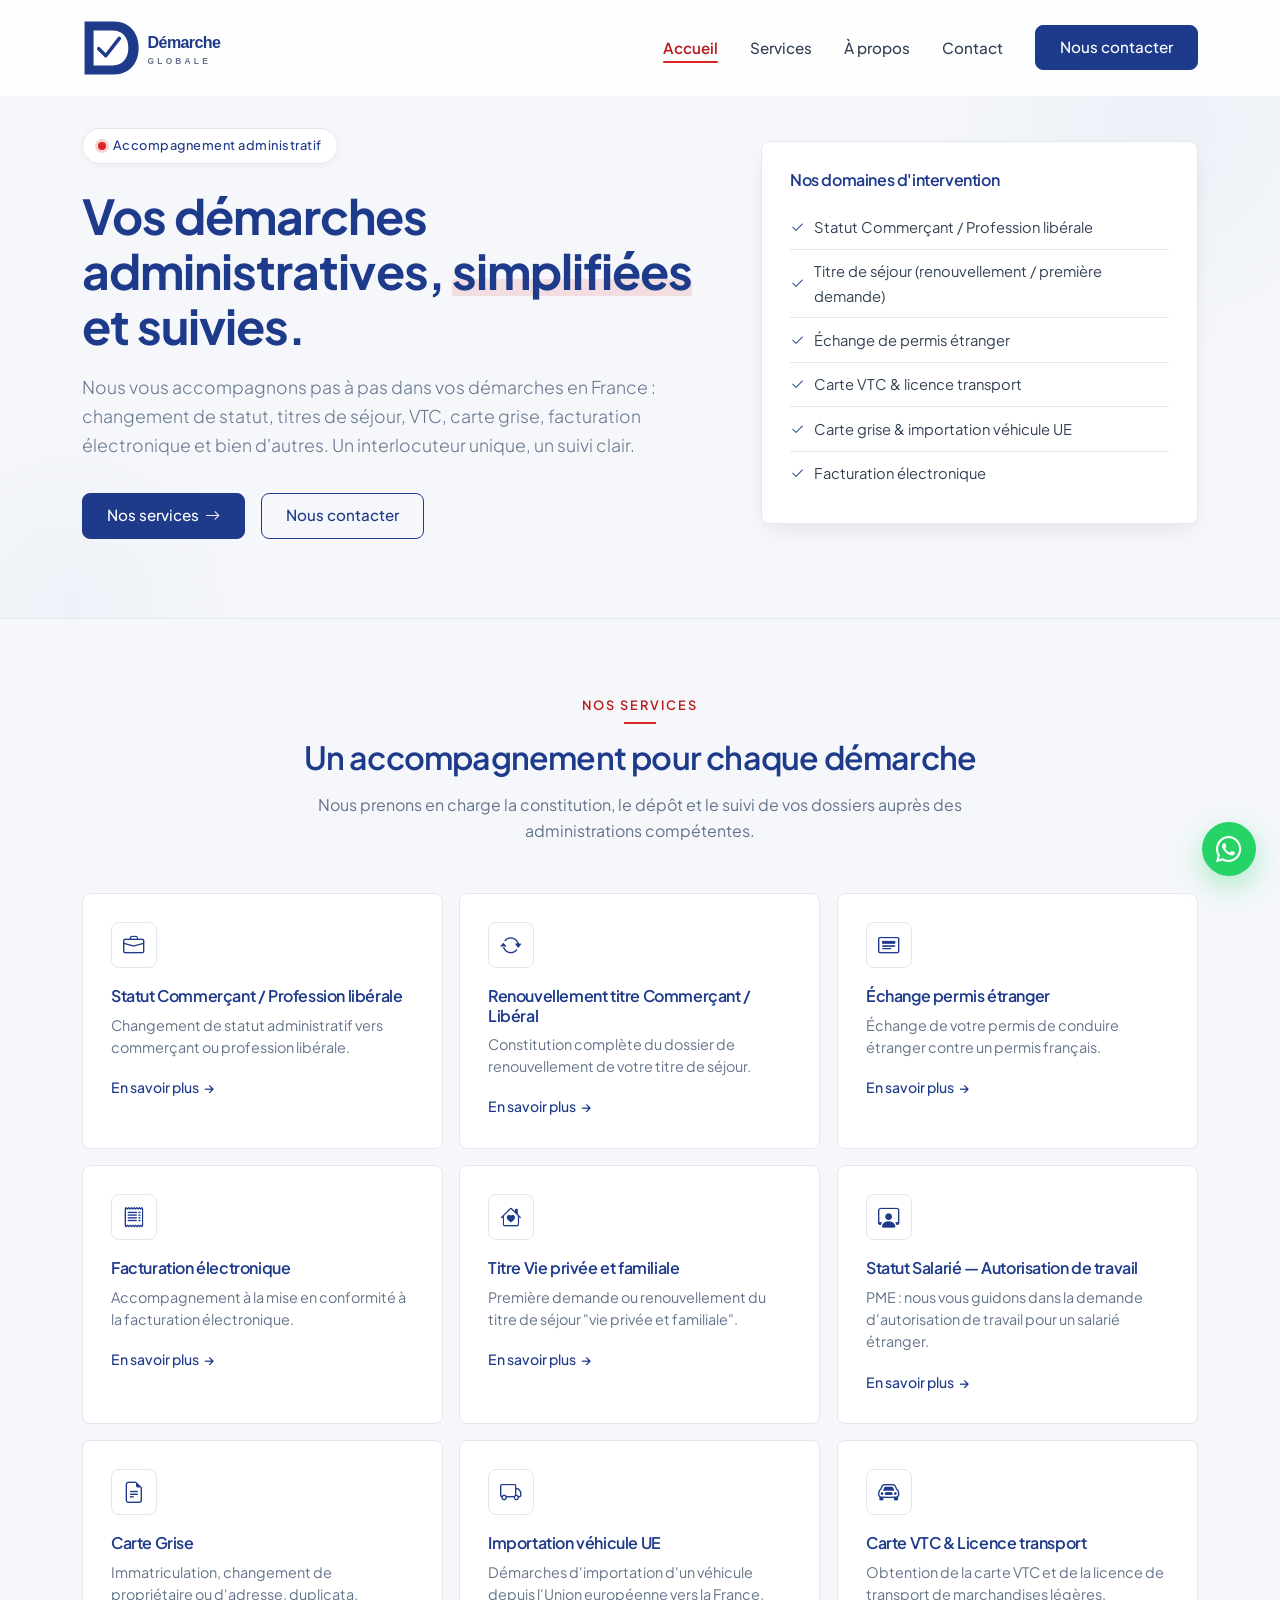
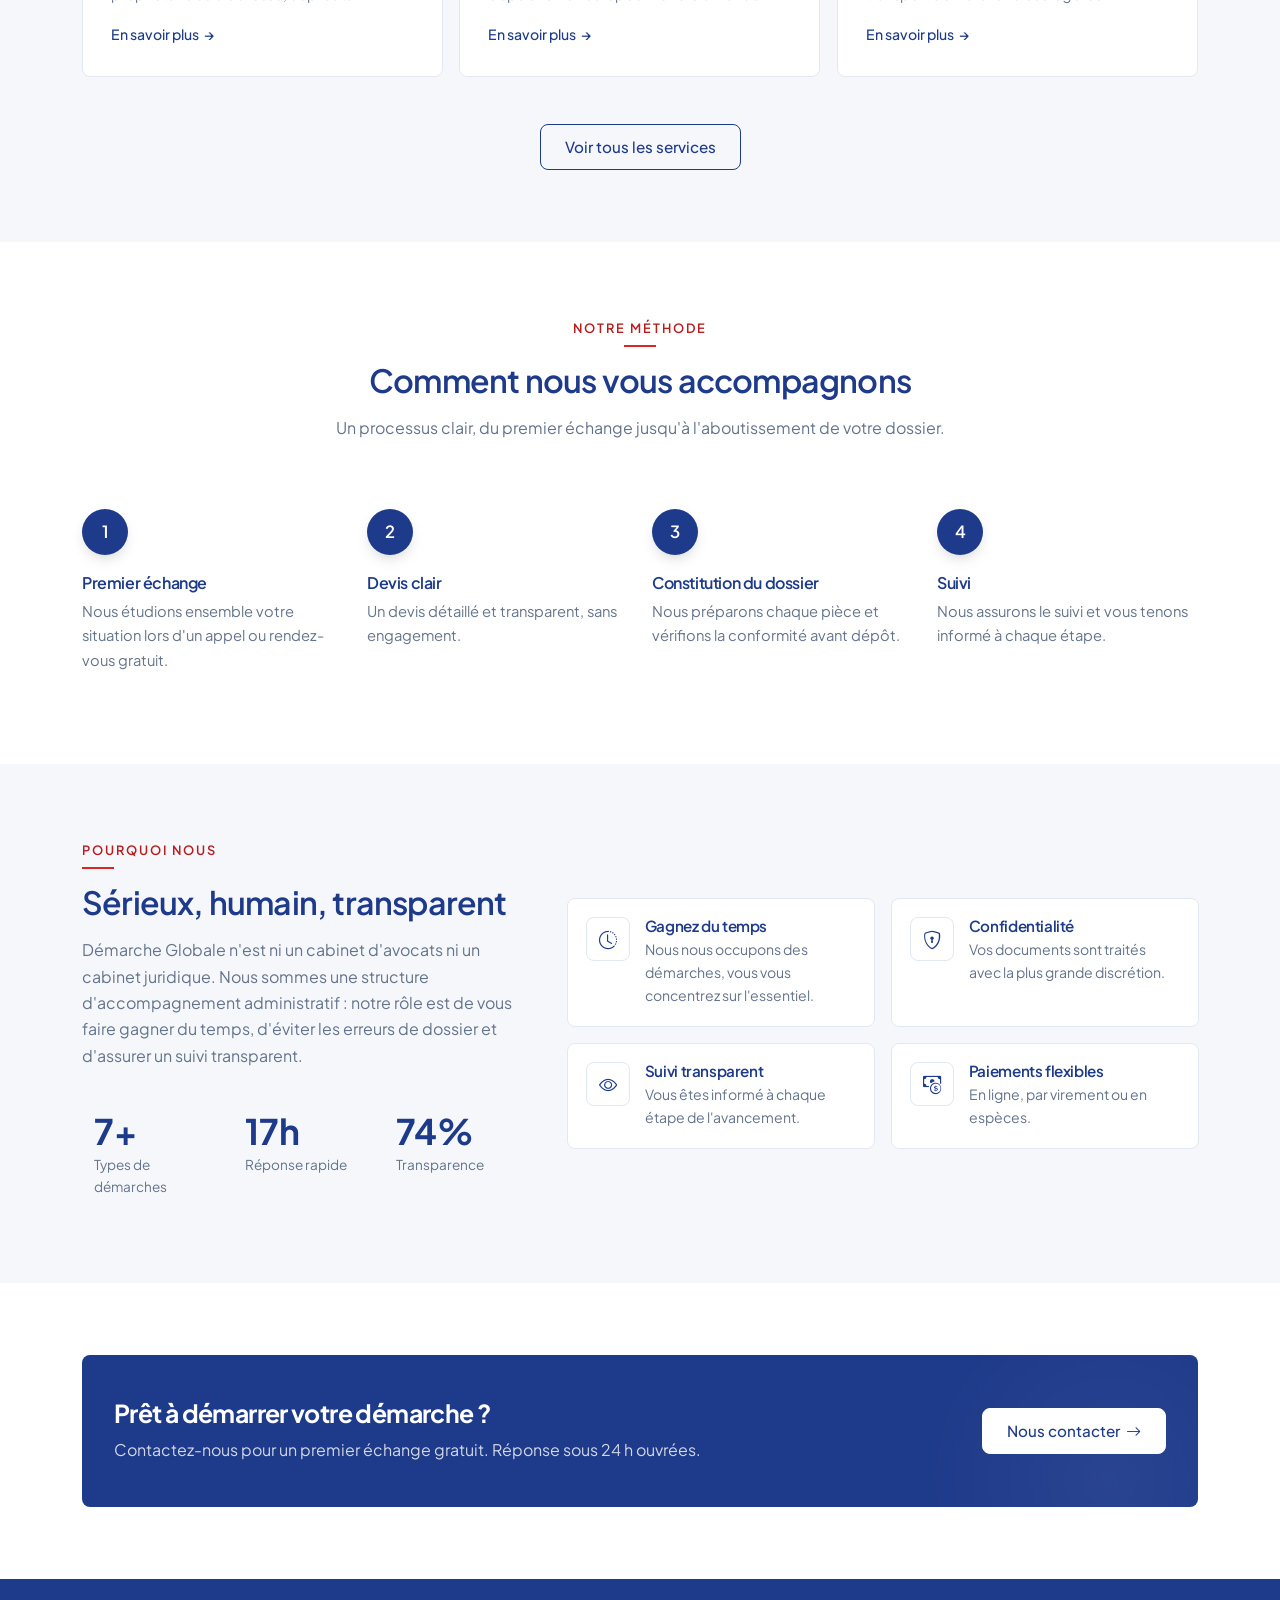
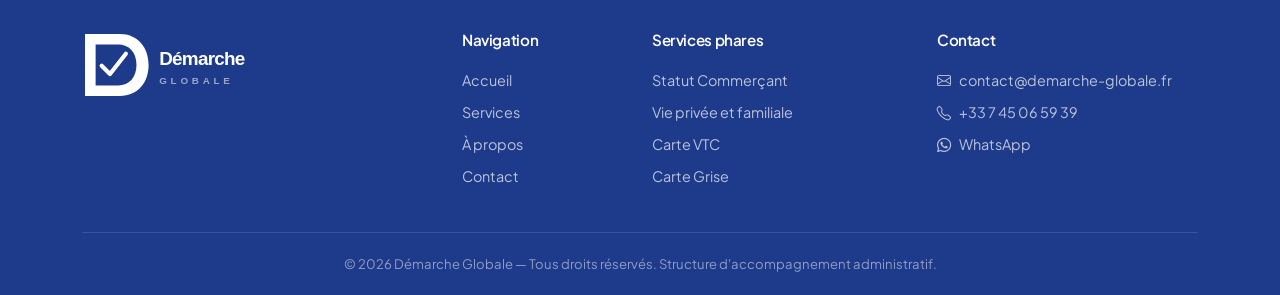
==== index.html @ fb9cf76b "first commit" ====
<!DOCTYPE html>
<html lang="fr" class="js">
<head>
  <meta charset="UTF-8">
  <meta name="viewport" content="width=device-width, initial-scale=1.0">
  <title>Démarche Globale — Accompagnement administratif en France</title>
  <meta name="description" content="Démarche Globale accompagne particuliers et professionnels dans leurs démarches administratives : titres de séjour, changement de statut, VTC, carte grise, facturation électronique et bien plus.">
  <link rel="icon" type="image/svg+xml" href="assets/favicon.svg">
  <link rel="preconnect" href="https://fonts.googleapis.com">
  <link rel="preconnect" href="https://fonts.gstatic.com" crossorigin>
  <link href="https://fonts.googleapis.com/css2?family=Plus+Jakarta+Sans:wght@400;500;600;700;800&display=swap" rel="stylesheet">
  <link href="https://cdn.jsdelivr.net/npm/bootstrap@5.3.3/dist/css/bootstrap.min.css" rel="stylesheet">
  <link href="https://cdn.jsdelivr.net/npm/bootstrap-icons@1.11.3/font/bootstrap-icons.css" rel="stylesheet">
  <link href="css/style.css" rel="stylesheet">
</head>
<body>

<div class="scroll-progress"></div>

<!-- Navbar -->
<nav class="navbar navbar-expand-lg navbar-dg fixed-top">
  <div class="container">
    <a class="navbar-brand" href="index.html">
      <img src="assets/logo.svg" alt="Démarche Globale">
    </a>
    <button class="navbar-toggler border-0" type="button" data-bs-toggle="collapse" data-bs-target="#mainNav">
      <i class="bi bi-list fs-2 text-dark-dg"></i>
    </button>
    <div class="collapse navbar-collapse" id="mainNav">
      <ul class="navbar-nav ms-auto align-items-lg-center">
        <li class="nav-item"><a class="nav-link active" href="index.html">Accueil</a></li>
        <li class="nav-item"><a class="nav-link" href="services.html">Services</a></li>
        <li class="nav-item"><a class="nav-link" href="a-propos.html">À propos</a></li>
        <li class="nav-item"><a class="nav-link" href="contact.html">Contact</a></li>
        <li class="nav-item ms-lg-3 mt-2 mt-lg-0">
          <a href="contact.html" class="btn btn-dg-primary btn-sm">Nous contacter</a>
        </li>
      </ul>
    </div>
  </div>
</nav>

<!-- Hero -->
<header class="hero">
  <div class="container">
    <div class="row align-items-center g-5">
      <div class="col-lg-7">
        <span class="hero-tag"><span class="dot"></span>Accompagnement administratif</span>
        <h1>Vos démarches administratives, <span class="accent">simplifiées</span> et suivies.</h1>
        <p class="lead">Nous vous accompagnons pas à pas dans vos démarches en France : changement de statut, titres de séjour, VTC, carte grise, facturation électronique et bien d'autres. Un interlocuteur unique, un suivi clair.</p>
        <div class="d-flex flex-wrap gap-3">
          <a href="services.html" class="btn btn-dg-primary">Nos services <i class="bi bi-arrow-right"></i></a>
          <a href="contact.html" class="btn btn-dg-ghost">Nous contacter</a>
        </div>
      </div>
      <div class="col-lg-5">
        <div class="hero-side">
          <h5>Nos domaines d'intervention</h5>
          <ul>
            <li><i class="bi bi-check2"></i>Statut Commerçant / Profession libérale</li>
            <li><i class="bi bi-check2"></i>Titre de séjour (renouvellement / première demande)</li>
            <li><i class="bi bi-check2"></i>Échange de permis étranger</li>
            <li><i class="bi bi-check2"></i>Carte VTC & licence transport</li>
            <li><i class="bi bi-check2"></i>Carte grise & importation véhicule UE</li>
            <li><i class="bi bi-check2"></i>Facturation électronique</li>
          </ul>
        </div>
      </div>
    </div>
  </div>
</header>

<!-- Services aperçu -->
<section class="bg-soft">
  <div class="container">
    <div class="text-center mb-5">
      <span class="section-tag">Nos services</span>
      <h2 class="section-title">Un accompagnement pour chaque démarche</h2>
      <p class="section-subtitle">Nous prenons en charge la constitution, le dépôt et le suivi de vos dossiers auprès des administrations compétentes.</p>
    </div>
    <div class="row g-3">
      <div class="col-md-6 col-lg-4">
        <div class="service-card">
          <div class="service-icon"><i class="bi bi-briefcase"></i></div>
          <h5>Statut Commerçant / Profession libérale</h5>
          <p>Changement de statut administratif vers commerçant ou profession libérale.</p>
          <a href="services.html#statut-commercant" class="service-link">En savoir plus</a>
        </div>
      </div>
      <div class="col-md-6 col-lg-4">
        <div class="service-card">
          <div class="service-icon"><i class="bi bi-arrow-repeat"></i></div>
          <h5>Renouvellement titre Commerçant / Libéral</h5>
          <p>Constitution complète du dossier de renouvellement de votre titre de séjour.</p>
          <a href="services.html#renouv-commercant" class="service-link">En savoir plus</a>
        </div>
      </div>
      <div class="col-md-6 col-lg-4">
        <div class="service-card">
          <div class="service-icon"><i class="bi bi-card-heading"></i></div>
          <h5>Échange permis étranger</h5>
          <p>Échange de votre permis de conduire étranger contre un permis français.</p>
          <a href="services.html#permis" class="service-link">En savoir plus</a>
        </div>
      </div>
      <div class="col-md-6 col-lg-4">
        <div class="service-card">
          <div class="service-icon"><i class="bi bi-receipt"></i></div>
          <h5>Facturation électronique</h5>
          <p>Accompagnement à la mise en conformité à la facturation électronique.</p>
          <a href="services.html#facturation" class="service-link">En savoir plus</a>
        </div>
      </div>
      <div class="col-md-6 col-lg-4">
        <div class="service-card">
          <div class="service-icon"><i class="bi bi-house-heart"></i></div>
          <h5>Titre Vie privée et familiale</h5>
          <p>Première demande ou renouvellement du titre de séjour "vie privée et familiale".</p>
          <a href="services.html#vpf" class="service-link">En savoir plus</a>
        </div>
      </div>
      <div class="col-md-6 col-lg-4">
        <div class="service-card">
          <div class="service-icon"><i class="bi bi-person-workspace"></i></div>
          <h5>Statut Salarié — Autorisation de travail</h5>
          <p>PME : nous vous guidons dans la demande d'autorisation de travail pour un salarié étranger.</p>
          <a href="services.html#salarie" class="service-link">En savoir plus</a>
        </div>
      </div>
      <div class="col-md-6 col-lg-4">
        <div class="service-card">
          <div class="service-icon"><i class="bi bi-file-earmark-text"></i></div>
          <h5>Carte Grise</h5>
          <p>Immatriculation, changement de propriétaire ou d'adresse, duplicata.</p>
          <a href="services.html#carte-grise" class="service-link">En savoir plus</a>
        </div>
      </div>
      <div class="col-md-6 col-lg-4">
        <div class="service-card">
          <div class="service-icon"><i class="bi bi-truck"></i></div>
          <h5>Importation véhicule UE</h5>
          <p>Démarches d'importation d'un véhicule depuis l'Union européenne vers la France.</p>
          <a href="services.html#import-vehicule" class="service-link">En savoir plus</a>
        </div>
      </div>
      <div class="col-md-6 col-lg-4">
        <div class="service-card">
          <div class="service-icon"><i class="bi bi-car-front"></i></div>
          <h5>Carte VTC & Licence transport</h5>
          <p>Obtention de la carte VTC et de la licence de transport de marchandises légères.</p>
          <a href="services.html#vtc" class="service-link">En savoir plus</a>
        </div>
      </div>
    </div>
    <div class="text-center mt-5">
      <a href="services.html" class="btn btn-dg-ghost">Voir tous les services</a>
    </div>
  </div>
</section>

<!-- Méthode -->
<section>
  <div class="container">
    <div class="text-center mb-5">
      <span class="section-tag">Notre méthode</span>
      <h2 class="section-title">Comment nous vous accompagnons</h2>
      <p class="section-subtitle">Un processus clair, du premier échange jusqu'à l'aboutissement de votre dossier.</p>
    </div>
    <div class="row g-4">
      <div class="col-md-6 col-lg-3">
        <div class="step-card">
          <div class="step-number">1</div>
          <h5>Premier échange</h5>
          <p>Nous étudions ensemble votre situation lors d'un appel ou rendez-vous gratuit.</p>
        </div>
      </div>
      <div class="col-md-6 col-lg-3">
        <div class="step-card">
          <div class="step-number">2</div>
          <h5>Devis clair</h5>
          <p>Un devis détaillé et transparent, sans engagement.</p>
        </div>
      </div>
      <div class="col-md-6 col-lg-3">
        <div class="step-card">
          <div class="step-number">3</div>
          <h5>Constitution du dossier</h5>
          <p>Nous préparons chaque pièce et vérifions la conformité avant dépôt.</p>
        </div>
      </div>
      <div class="col-md-6 col-lg-3">
        <div class="step-card">
          <div class="step-number">4</div>
          <h5>Suivi</h5>
          <p>Nous assurons le suivi et vous tenons informé à chaque étape.</p>
        </div>
      </div>
    </div>
  </div>
</section>

<!-- Pourquoi nous -->
<section class="bg-soft">
  <div class="container">
    <div class="row g-5 align-items-center">
      <div class="col-lg-5">
        <span class="section-tag">Pourquoi nous</span>
        <h2 class="section-title">Sérieux, humain, transparent</h2>
        <p class="text-muted-dg">Démarche Globale n'est ni un cabinet d'avocats ni un cabinet juridique. Nous sommes une structure d'accompagnement administratif : notre rôle est de vous faire gagner du temps, d'éviter les erreurs de dossier et d'assurer un suivi transparent.</p>
        <div class="row g-3 mt-3">
          <div class="col-4"><div class="stat-item"><div class="num" data-count="10" data-suffix="+">0+</div><div class="label">Types de démarches</div></div></div>
          <div class="col-4"><div class="stat-item"><div class="num" data-count="24" data-suffix="h">0h</div><div class="label">Réponse rapide</div></div></div>
          <div class="col-4"><div class="stat-item"><div class="num" data-count="100" data-suffix="%">0%</div><div class="label">Transparence</div></div></div>
        </div>
      </div>
      <div class="col-lg-7">
        <div class="row g-3">
          <div class="col-md-6">
            <div class="trust-item">
              <div class="icon"><i class="bi bi-clock-history"></i></div>
              <div><h6>Gagnez du temps</h6><p>Nous nous occupons des démarches, vous vous concentrez sur l'essentiel.</p></div>
            </div>
          </div>
          <div class="col-md-6">
            <div class="trust-item">
              <div class="icon"><i class="bi bi-shield-lock"></i></div>
              <div><h6>Confidentialité</h6><p>Vos documents sont traités avec la plus grande discrétion.</p></div>
            </div>
          </div>
          <div class="col-md-6">
            <div class="trust-item">
              <div class="icon"><i class="bi bi-eye"></i></div>
              <div><h6>Suivi transparent</h6><p>Vous êtes informé à chaque étape de l'avancement.</p></div>
            </div>
          </div>
          <div class="col-md-6">
            <div class="trust-item">
              <div class="icon"><i class="bi bi-cash-coin"></i></div>
              <div><h6>Paiements flexibles</h6><p>En ligne, par virement ou en espèces.</p></div>
            </div>
          </div>
        </div>
      </div>
    </div>
  </div>
</section>

<!-- CTA -->
<section>
  <div class="container">
    <div class="cta-band">
      <div class="row align-items-center">
        <div class="col-md-8">
          <h2>Prêt à démarrer votre démarche ?</h2>
          <p>Contactez-nous pour un premier échange gratuit. Réponse sous 24 h ouvrées.</p>
        </div>
        <div class="col-md-4 text-md-end mt-3 mt-md-0">
          <a href="contact.html" class="btn btn-dg-primary" style="background:#fff;color:var(--dg-dark);border-color:#fff;">Nous contacter <i class="bi bi-arrow-right"></i></a>
        </div>
      </div>
    </div>
  </div>
</section>

<!-- Footer -->
<footer>
  <div class="container">
    <div class="row g-4">
      <div class="col-md-4">
        <div class="footer-brand">
          <img src="assets/logo-white.svg" alt="Démarche Globale">
        </div>
      </div>
      <div class="col-md-2 col-6">
        <h6>Navigation</h6>
        <a href="index.html">Accueil</a>
        <a href="services.html">Services</a>
        <a href="a-propos.html">À propos</a>
        <a href="contact.html">Contact</a>
      </div>
      <div class="col-md-3 col-6">
        <h6>Services phares</h6>
        <a href="services.html#statut-commercant">Statut Commerçant</a>
        <a href="services.html#vpf">Vie privée et familiale</a>
        <a href="services.html#vtc">Carte VTC</a>
        <a href="services.html#carte-grise">Carte Grise</a>
      </div>
      <div class="col-md-3">
        <h6>Contact</h6>
        <a href="mailto:contact@demarche-globale.fr"><i class="bi bi-envelope me-2"></i>contact@demarche-globale.fr</a>
        <a href="tel:+33745065939"><i class="bi bi-telephone me-2"></i>+33 7 45 06 59 39</a>
        <a href="https://wa.me/33745065939" target="_blank" rel="noopener"><i class="bi bi-whatsapp me-2"></i>WhatsApp</a>
      </div>
    </div>
    <div class="footer-bottom text-center">
      © <span id="year"></span> Démarche Globale — Tous droits réservés. Structure d'accompagnement administratif.
    </div>
  </div>
</footer>

<button class="back-to-top" aria-label="Retour en haut"><i class="bi bi-arrow-up"></i></button>
<a href="https://wa.me/33745065939" target="_blank" rel="noopener" class="whatsapp-float" aria-label="Nous écrire sur WhatsApp"><i class="bi bi-whatsapp"></i></a>

<script src="https://cdn.jsdelivr.net/npm/bootstrap@5.3.3/dist/js/bootstrap.bundle.min.js"></script>
<script src="js/main.js"></script>
</body>
</html>
---- css/style.css ----
:root {
  --dg-dark: #1e3a8a;
  --dg-darker: #172554;
  --dg-text: #334155;
  --dg-muted: #64748b;
  --dg-border: #e2e8f0;
  --dg-bg: #f5f7fb;
  --dg-bg-2: #fafbfe;
  --dg-red: #dc2626;
  --dg-red-dark: #b91c1c;
  --dg-red-soft: rgba(220, 38, 38, 0.12);
  --dg-radius: 8px;
  --ease: cubic-bezier(0.16, 1, 0.3, 1);
  --ease-soft: cubic-bezier(0.4, 0, 0.2, 1);
  --shadow-sm: 0 2px 8px rgba(0, 0, 0, 0.04);
  --shadow-md: 0 10px 25px -8px rgba(0, 0, 0, 0.1);
  --shadow-lg: 0 20px 40px -12px rgba(0, 0, 0, 0.12);
  --shadow-xl: 0 25px 50px -12px rgba(0, 0, 0, 0.18);
}

* { box-sizing: border-box; }

html { scroll-behavior: smooth; }

body {
  font-family: 'Plus Jakarta Sans', 'Segoe UI', system-ui, sans-serif;
  color: var(--dg-text);
  background: #ffffff;
  line-height: 1.65;
  font-weight: 400;
  -webkit-font-smoothing: antialiased;
  overflow-x: hidden;
}

h1, h2, h3, h4, h5, h6 {
  font-family: 'Plus Jakarta Sans', 'Segoe UI', system-ui, sans-serif;
  color: var(--dg-dark);
  font-weight: 700;
  letter-spacing: -0.025em;
}
h1 { letter-spacing: -0.035em; }

p { color: var(--dg-text); }

a { color: var(--dg-dark); text-decoration: none; transition: color 0.2s var(--ease-soft); }
a:hover { color: var(--dg-darker); }

.text-dark-dg { color: var(--dg-dark) !important; }
.text-muted-dg { color: var(--dg-muted) !important; }
.bg-dark-dg { background: var(--dg-dark) !important; color: #fff; }
.bg-soft { background: var(--dg-bg) !important; }

/* Scroll progress */
.scroll-progress {
  position: fixed;
  top: 0;
  left: 0;
  height: 2px;
  background: linear-gradient(90deg, var(--dg-red), var(--dg-red-dark));
  z-index: 1080;
  width: 0%;
  transition: width 0.08s linear;
}

/* Navbar */
.navbar-dg {
  background: rgba(255, 255, 255, 0.85);
  backdrop-filter: saturate(180%) blur(12px);
  -webkit-backdrop-filter: saturate(180%) blur(12px);
  border-bottom: 1px solid transparent;
  padding: 0.85rem 0;
  transition: box-shadow 0.35s var(--ease), border-color 0.35s var(--ease), background 0.35s var(--ease);
}
.navbar-dg.scrolled {
  background: rgba(255, 255, 255, 0.97);
  border-bottom-color: var(--dg-border);
  box-shadow: 0 4px 20px rgba(0, 0, 0, 0.04);
}
.navbar-dg .navbar-brand {
  transition: transform 0.35s var(--ease);
}
.navbar-dg .navbar-brand:hover { transform: scale(1.03); }
.navbar-dg .navbar-brand img { height: 58px; }
.navbar-dg .nav-link {
  color: var(--dg-text) !important;
  font-weight: 500;
  font-size: 0.95rem;
  padding: 0.5rem 1rem !important;
  position: relative;
  transition: color 0.2s var(--ease-soft);
}
.navbar-dg .nav-link::after {
  content: '';
  position: absolute;
  left: 1rem;
  right: 1rem;
  bottom: 0.35rem;
  height: 2px;
  background: var(--dg-red);
  border-radius: 2px;
  transform: scaleX(0);
  transform-origin: right center;
  transition: transform 0.4s var(--ease);
}
.navbar-dg .nav-link:hover,
.navbar-dg .nav-link.active { color: var(--dg-red-dark) !important; }
.navbar-dg .nav-link:hover::after,
.navbar-dg .nav-link.active::after {
  transform: scaleX(1);
  transform-origin: left center;
}
.navbar-dg .nav-link.active { font-weight: 600; }

/* Buttons */
.btn-dg-primary,
.btn-dg-ghost,
.btn-dg-outline {
  position: relative;
  overflow: hidden;
  font-weight: 500;
  padding: 0.65rem 1.5rem;
  border-radius: var(--dg-radius);
  font-size: 0.95rem;
  transition: transform 0.3s var(--ease), box-shadow 0.3s var(--ease), background 0.25s var(--ease-soft), color 0.25s var(--ease-soft), border-color 0.25s var(--ease-soft);
  display: inline-flex;
  align-items: center;
  gap: 0.4rem;
}
.btn-dg-primary {
  background: var(--dg-dark);
  color: #fff;
  border: 1px solid var(--dg-dark);
}
.btn-dg-primary:hover {
  background: var(--dg-darker);
  border-color: var(--dg-darker);
  color: #fff;
  transform: translateY(-2px);
  box-shadow: 0 10px 22px rgba(0, 0, 0, 0.18);
}
.btn-dg-primary:active { transform: translateY(0); }
.btn-dg-outline {
  background: transparent;
  color: #fff;
  border: 1px solid rgba(255, 255, 255, 0.5);
}
.btn-dg-outline:hover {
  background: #fff;
  color: var(--dg-dark);
  border-color: #fff;
  transform: translateY(-2px);
}
.btn-dg-ghost {
  background: transparent;
  color: var(--dg-dark);
  border: 1px solid var(--dg-dark);
}
.btn-dg-ghost:hover {
  background: var(--dg-dark);
  color: #fff;
  transform: translateY(-2px);
  box-shadow: 0 10px 22px rgba(0, 0, 0, 0.15);
}
.btn-dg-primary i,
.btn-dg-ghost i,
.btn-dg-outline i {
  transition: transform 0.3s var(--ease);
}
.btn-dg-primary:hover i.bi-arrow-right,
.btn-dg-ghost:hover i.bi-arrow-right,
.btn-dg-outline:hover i.bi-arrow-right { transform: translateX(4px); }

/* Hero */
.hero {
  padding: 8rem 0 5rem;
  background: var(--dg-bg);
  color: var(--dg-text);
  border-bottom: 1px solid var(--dg-border);
  position: relative;
  overflow: hidden;
}
.hero::before {
  content: '';
  position: absolute;
  top: -20%;
  right: -10%;
  width: 500px;
  height: 500px;
  background: radial-gradient(circle, rgba(30, 58, 138, 0.04) 0%, transparent 65%);
  border-radius: 50%;
  pointer-events: none;
}
.hero::after {
  content: '';
  position: absolute;
  bottom: -30%;
  left: -10%;
  width: 400px;
  height: 400px;
  background: radial-gradient(circle, rgba(30, 58, 138, 0.03) 0%, transparent 65%);
  border-radius: 50%;
  pointer-events: none;
}
.hero > .container { position: relative; z-index: 1; }
.hero h1 {
  color: var(--dg-dark);
  font-size: clamp(2rem, 4vw, 3rem);
  font-weight: 700;
  line-height: 1.15;
  margin-bottom: 1.25rem;
  letter-spacing: -0.02em;
}
.hero h1 .accent {
  position: relative;
  display: inline-block;
}
.hero h1 .accent::after {
  content: '';
  position: absolute;
  left: 0;
  right: 0;
  bottom: 0.05em;
  height: 0.35em;
  background: var(--dg-red-soft);
  z-index: -1;
  border-radius: 2px;
}
.hero p.lead {
  color: var(--dg-muted);
  font-size: 1.1rem;
  max-width: 620px;
  margin-bottom: 2rem;
}
.hero-tag {
  display: inline-flex;
  align-items: center;
  gap: 0.4rem;
  background: #ffffff;
  border: 1px solid var(--dg-border);
  color: var(--dg-dark);
  padding: 0.4rem 0.95rem;
  border-radius: 50px;
  font-size: 0.8rem;
  font-weight: 500;
  margin-bottom: 1.5rem;
  letter-spacing: 0.5px;
  box-shadow: var(--shadow-sm);
}
.hero-tag .dot {
  width: 8px; height: 8px;
  background: #dc2626;
  border-radius: 50%;
  box-shadow: 0 0 0 3px rgba(220, 38, 38, 0.2);
  animation: pulse-dot 2s infinite;
}
@keyframes pulse-dot {
  0%, 100% { box-shadow: 0 0 0 3px rgba(220, 38, 38, 0.2); }
  50% { box-shadow: 0 0 0 6px rgba(220, 38, 38, 0.05); }
}
.hero-side {
  background: #ffffff;
  border: 1px solid var(--dg-border);
  border-radius: var(--dg-radius);
  padding: 1.75rem;
  box-shadow: var(--shadow-md);
  transition: transform 0.4s var(--ease), box-shadow 0.4s var(--ease);
}
.hero-side:hover {
  transform: translateY(-4px);
  box-shadow: var(--shadow-lg);
}
.hero-side h5 { color: var(--dg-dark); font-size: 1rem; font-weight: 600; margin-bottom: 1rem; }
.hero-side ul { list-style: none; padding: 0; margin: 0; }
.hero-side li {
  color: var(--dg-text);
  padding: 0.6rem 0;
  font-size: 0.92rem;
  border-bottom: 1px solid var(--dg-border);
  display: flex;
  align-items: center;
  gap: 0.55rem;
  transition: padding-left 0.3s var(--ease), color 0.3s var(--ease);
}
.hero-side li:last-child { border-bottom: none; }
.hero-side li i {
  color: var(--dg-dark);
  transition: transform 0.35s var(--ease);
}
.hero-side li:hover {
  padding-left: 0.35rem;
  color: var(--dg-dark);
}
.hero-side li:hover i { transform: scale(1.2) rotate(8deg); }

/* Page header */
.page-header {
  padding: 6.5rem 0 3rem;
  background: var(--dg-bg);
  color: var(--dg-text);
  border-bottom: 1px solid var(--dg-border);
  position: relative;
  overflow: hidden;
}
.page-header::before {
  content: '';
  position: absolute;
  top: -30%;
  right: -8%;
  width: 400px;
  height: 400px;
  background: radial-gradient(circle, rgba(30, 58, 138, 0.04) 0%, transparent 65%);
  border-radius: 50%;
}
.page-header > .container { position: relative; z-index: 1; }
.page-header h1 { color: var(--dg-dark); font-size: clamp(1.8rem, 3vw, 2.4rem); margin-bottom: 0.75rem; }
.page-header .breadcrumb-dg { color: var(--dg-muted); font-size: 0.9rem; margin-bottom: 0.5rem; }
.page-header .breadcrumb-dg a { color: var(--dg-dark); border-bottom: 1px solid transparent; transition: border-color 0.2s; }
.page-header .breadcrumb-dg a:hover { color: var(--dg-darker); border-bottom-color: var(--dg-dark); }
.page-header .lead { color: var(--dg-muted); font-size: 1.05rem; }

/* Sections */
section { padding: 4.5rem 0; }
.section-tag {
  display: inline-block;
  color: var(--dg-red-dark);
  font-weight: 600;
  font-size: 0.8rem;
  letter-spacing: 2px;
  text-transform: uppercase;
  margin-bottom: 0.85rem;
  padding-bottom: 0.5rem;
  position: relative;
}
.section-tag::after {
  content: '';
  position: absolute;
  left: 0;
  bottom: 0;
  width: 32px;
  height: 2px;
  background: var(--dg-red);
  transition: width 0.5s var(--ease);
}
.text-center .section-tag::after { left: 50%; transform: translateX(-50%); }
section:hover .section-tag::after { width: 48px; }
.section-title {
  font-size: clamp(1.5rem, 2.5vw, 2rem);
  font-weight: 600;
  margin-bottom: 1rem;
}
.section-subtitle {
  color: var(--dg-muted);
  font-size: 1rem;
  max-width: 700px;
}
.text-center .section-subtitle { margin-left: auto; margin-right: auto; }

/* Service card */
.service-card {
  background: #fff;
  border: 1px solid var(--dg-border);
  border-radius: var(--dg-radius);
  padding: 1.75rem;
  height: 100%;
  position: relative;
  overflow: hidden;
  transition: transform 0.4s var(--ease), box-shadow 0.4s var(--ease), border-color 0.3s var(--ease);
}
.service-card::before {
  content: '';
  position: absolute;
  top: 0;
  left: 0;
  right: 0;
  height: 2px;
  background: linear-gradient(90deg, var(--dg-red), var(--dg-red-dark));
  transform: scaleX(0);
  transform-origin: left center;
  transition: transform 0.5s var(--ease);
}
.service-card:hover {
  transform: translateY(-8px);
  box-shadow: var(--shadow-lg);
  border-color: var(--dg-border);
}
.service-card:hover::before { transform: scaleX(1); }
.service-card .service-icon {
  width: 46px; height: 46px;
  color: var(--dg-dark);
  display: flex; align-items: center; justify-content: center;
  font-size: 1.35rem;
  margin-bottom: 1.15rem;
  border: 1px solid var(--dg-border);
  border-radius: var(--dg-radius);
  transition: transform 0.5s var(--ease), background 0.35s var(--ease), color 0.35s var(--ease), border-color 0.35s var(--ease);
}
.service-card:hover .service-icon {
  background: var(--dg-dark);
  color: #fff;
  border-color: var(--dg-dark);
  transform: rotate(-8deg) scale(1.08);
}
.service-card h5 {
  font-size: 1rem;
  font-weight: 600;
  margin-bottom: 0.5rem;
  color: var(--dg-dark);
}
.service-card p {
  color: var(--dg-muted);
  font-size: 0.9rem;
  margin-bottom: 1rem;
  line-height: 1.55;
}
.service-card .service-link {
  color: var(--dg-dark);
  font-weight: 500;
  font-size: 0.88rem;
  text-decoration: none;
  display: inline-flex;
  align-items: center;
  gap: 0.3rem;
  transition: gap 0.3s var(--ease), color 0.2s;
  position: relative;
}
.service-card .service-link::after {
  content: '\2192';
  display: inline-block;
  transition: transform 0.3s var(--ease);
}
.service-card .service-link:hover {
  gap: 0.55rem;
  color: var(--dg-red-dark);
}
.service-card .service-link:hover::after { transform: translateX(3px); }

/* Service detail */
.service-detail {
  background: #fff;
  border: 1px solid var(--dg-border);
  border-radius: var(--dg-radius);
  padding: 1.85rem;
  margin-bottom: 1rem;
  transition: transform 0.35s var(--ease), border-color 0.3s var(--ease), box-shadow 0.35s var(--ease);
  position: relative;
  overflow: hidden;
}
.service-detail::before {
  content: '';
  position: absolute;
  top: 0; bottom: 0; left: 0;
  width: 3px;
  background: linear-gradient(180deg, var(--dg-red), var(--dg-red-dark));
  transform: scaleY(0);
  transform-origin: top;
  transition: transform 0.5s var(--ease);
}
.service-detail:hover {
  border-color: var(--dg-red);
  box-shadow: var(--shadow-md);
  transform: translateX(6px);
}
.service-detail:hover::before { transform: scaleY(1); }
.service-detail h4 { color: var(--dg-dark); font-size: 1.15rem; font-weight: 600; margin-bottom: 0.6rem; }
.service-detail p { color: var(--dg-muted); font-size: 0.95rem; }
.service-detail .service-detail-icon {
  width: 56px; height: 56px;
  color: var(--dg-dark);
  border: 1px solid var(--dg-border);
  border-radius: var(--dg-radius);
  display: flex; align-items: center; justify-content: center;
  font-size: 1.55rem;
  transition: transform 0.4s var(--ease), background 0.3s var(--ease), color 0.3s var(--ease), border-color 0.3s var(--ease);
}
.service-detail:hover .service-detail-icon {
  background: var(--dg-dark);
  color: #fff;
  border-color: var(--dg-dark);
  transform: rotate(-6deg) scale(1.05);
}
.service-detail .service-meta {
  display: flex; flex-wrap: wrap; gap: 0.4rem;
  margin-top: 0.9rem;
}
.meta-pill {
  background: var(--dg-bg);
  color: var(--dg-text);
  font-size: 0.78rem;
  padding: 0.3rem 0.8rem;
  border-radius: 50px;
  font-weight: 500;
  border: 1px solid var(--dg-border);
  transition: transform 0.2s var(--ease), background 0.2s, color 0.2s, border-color 0.2s;
}
a.meta-pill:hover {
  background: var(--dg-dark);
  color: #fff;
  border-color: var(--dg-dark);
  transform: translateY(-2px);
}

/* Steps */
.step-card {
  padding: 1.25rem 0;
  transition: transform 0.3s var(--ease);
}
.step-card:hover { transform: translateY(-4px); }
.step-number {
  width: 46px; height: 46px;
  background: var(--dg-dark);
  color: #fff;
  font-size: 1.05rem;
  font-weight: 600;
  border-radius: 50%;
  display: inline-flex;
  align-items: center;
  justify-content: center;
  margin-bottom: 1.15rem;
  position: relative;
  transition: transform 0.5s var(--ease), box-shadow 0.4s var(--ease);
  box-shadow: 0 6px 16px -6px rgba(0, 0, 0, 0.25);
}
.step-card:hover .step-number {
  transform: rotate(-10deg) scale(1.1);
  box-shadow: 0 12px 24px -8px rgba(0, 0, 0, 0.3);
}
.step-card h5 { font-weight: 600; font-size: 1rem; margin-bottom: 0.4rem; transition: color 0.2s; }
.step-card:hover h5 { color: var(--dg-darker); }
.step-card p { color: var(--dg-muted); font-size: 0.92rem; margin: 0; }

/* Trust */
.trust-item {
  display: flex; gap: 0.9rem;
  padding: 1.15rem;
  background: #fff;
  border: 1px solid var(--dg-border);
  border-radius: var(--dg-radius);
  height: 100%;
  transition: transform 0.35s var(--ease), border-color 0.3s var(--ease), box-shadow 0.35s var(--ease);
}
.trust-item:hover {
  transform: translateY(-4px);
  border-color: var(--dg-dark);
  box-shadow: var(--shadow-md);
}
.trust-item .icon {
  flex-shrink: 0;
  width: 44px; height: 44px;
  border: 1px solid var(--dg-border);
  border-radius: var(--dg-radius);
  color: var(--dg-dark);
  display: flex; align-items: center; justify-content: center;
  font-size: 1.15rem;
  transition: transform 0.4s var(--ease), background 0.3s, color 0.3s, border-color 0.3s;
}
.trust-item:hover .icon {
  background: var(--dg-dark);
  color: #fff;
  border-color: var(--dg-dark);
  transform: rotate(-8deg) scale(1.1);
}
.trust-item h6 { font-weight: 600; margin-bottom: 0.15rem; font-size: 0.95rem; color: var(--dg-dark); }
.trust-item p { color: var(--dg-muted); font-size: 0.88rem; margin: 0; }

/* Payment */
.payment-card {
  background: #fff;
  border: 1px solid var(--dg-border);
  border-radius: var(--dg-radius);
  padding: 2rem 1.5rem;
  text-align: center;
  height: 100%;
  transition: transform 0.4s var(--ease), border-color 0.3s var(--ease), box-shadow 0.4s var(--ease);
}
.payment-card:hover {
  transform: translateY(-6px);
  border-color: var(--dg-dark);
  box-shadow: var(--shadow-lg);
}
.payment-card .icon {
  font-size: 2.2rem;
  color: var(--dg-dark);
  margin-bottom: 0.9rem;
  display: inline-block;
  transition: transform 0.5s var(--ease);
}
.payment-card:hover .icon { transform: translateY(-6px) scale(1.15); }
.payment-card h5 { font-weight: 600; font-size: 1rem; margin-bottom: 0.4rem; }
.payment-card p { color: var(--dg-muted); font-size: 0.9rem; margin: 0; }

/* Contact */
.contact-card {
  background: #fff;
  border: 1px solid var(--dg-border);
  border-radius: var(--dg-radius);
  padding: 2rem;
  box-shadow: var(--shadow-sm);
  transition: box-shadow 0.35s var(--ease);
}
.contact-card:hover { box-shadow: var(--shadow-md); }
.contact-info {
  background: var(--dg-dark);
  color: #fff;
  border-radius: var(--dg-radius);
  padding: 2rem;
  height: 100%;
  position: relative;
  overflow: hidden;
}
.contact-info::before {
  content: '';
  position: absolute;
  top: -50px;
  right: -50px;
  width: 220px;
  height: 220px;
  background: radial-gradient(circle, rgba(255, 255, 255, 0.06) 0%, transparent 65%);
  border-radius: 50%;
}
.contact-info > * { position: relative; z-index: 1; }
.contact-info h3, .contact-info h4, .contact-info h6 { color: #fff; }
.contact-info .info-item {
  display: flex; gap: 1rem;
  margin-bottom: 1.15rem;
  align-items: flex-start;
  transition: transform 0.25s var(--ease);
}
.contact-info .info-item:hover { transform: translateX(4px); }
.contact-info .info-item .icon {
  width: 40px; height: 40px;
  border: 1px solid rgba(255, 255, 255, 0.2);
  color: #fff;
  border-radius: var(--dg-radius);
  display: flex; align-items: center; justify-content: center;
  flex-shrink: 0;
  font-size: 1rem;
  transition: transform 0.4s var(--ease), background 0.3s, border-color 0.3s;
}
.contact-info .info-item:hover .icon {
  background: rgba(255, 255, 255, 0.12);
  border-color: rgba(255, 255, 255, 0.4);
  transform: rotate(-10deg) scale(1.08);
}
.contact-info .info-item h6 {
  color: rgba(255, 255, 255, 0.6);
  font-size: 0.75rem;
  margin-bottom: 0.2rem;
  letter-spacing: 1.5px;
  text-transform: uppercase;
  font-weight: 500;
}
.contact-info .info-item p { color: #fff; margin: 0; font-size: 0.95rem; }
.contact-info a { color: #fff; }
.contact-info a:hover { color: rgba(255, 255, 255, 0.85); }
.contact-info .social-link {
  transition: transform 0.3s var(--ease), background 0.25s, border-color 0.25s;
}
.contact-info .social-link:hover {
  background: rgba(255, 255, 255, 0.12) !important;
  border-color: rgba(255, 255, 255, 0.45) !important;
  transform: translateY(-3px) scale(1.05);
}

/* Form */
.form-control, .form-select {
  border: 1px solid var(--dg-border);
  border-radius: var(--dg-radius);
  padding: 0.7rem 0.95rem;
  font-size: 0.95rem;
  transition: border-color 0.2s, box-shadow 0.2s, background 0.2s;
  background: #fff;
}
.form-control:hover, .form-select:hover { background: var(--dg-bg-2); }
.form-control:focus, .form-select:focus {
  border-color: var(--dg-red);
  box-shadow: 0 0 0 3px var(--dg-red-soft);
  background: #fff;
}
.form-label {
  font-weight: 500;
  color: var(--dg-dark);
  margin-bottom: 0.4rem;
  font-size: 0.88rem;
}
.form-check-input:checked {
  background-color: var(--dg-red);
  border-color: var(--dg-red);
}
.form-check-input:focus { box-shadow: 0 0 0 3px var(--dg-red-soft); border-color: var(--dg-red); }

/* Alerts */
.alert-success-dg {
  background: #ecfdf5;
  border: 1px solid #a7f3d0;
  color: #065f46;
  padding: 0.85rem 1rem;
  border-radius: var(--dg-radius);
  font-size: 0.92rem;
  animation: slideDown 0.4s var(--ease);
}
.alert-error-dg {
  background: #fef2f2;
  border: 1px solid #fecaca;
  color: #991b1b;
  padding: 0.85rem 1rem;
  border-radius: var(--dg-radius);
  font-size: 0.92rem;
  animation: slideDown 0.4s var(--ease);
}
@keyframes slideDown {
  from { opacity: 0; transform: translateY(-8px); }
  to { opacity: 1; transform: translateY(0); }
}

/* CTA */
.cta-band {
  background: var(--dg-dark);
  color: #fff;
  border-radius: var(--dg-radius);
  padding: 2.75rem 2rem;
  position: relative;
  overflow: hidden;
}
.cta-band::before {
  content: '';
  position: absolute;
  top: -50%;
  right: -10%;
  width: 400px;
  height: 400px;
  background: radial-gradient(circle, rgba(255, 255, 255, 0.05) 0%, transparent 65%);
  border-radius: 50%;
  pointer-events: none;
}
.cta-band > .row { position: relative; z-index: 1; }
.cta-band h2 { color: #fff; margin-bottom: 0.5rem; font-size: 1.55rem; }
.cta-band p { color: rgba(255, 255, 255, 0.8); margin-bottom: 0; }

/* Stats */
.stat-item {
  padding: 0.75rem;
  transition: transform 0.3s var(--ease);
}
.stat-item:hover { transform: translateY(-3px); }
.stat-item .num {
  font-size: 2.2rem;
  font-weight: 700;
  color: var(--dg-dark);
  line-height: 1;
  margin-bottom: 0.35rem;
  display: inline-block;
  transition: transform 0.3s var(--ease);
}
.stat-item:hover .num { transform: scale(1.1); }
.stat-item .label { color: var(--dg-muted); font-size: 0.85rem; }

/* Accordion */
.accordion-dg .accordion-item {
  border: 1px solid var(--dg-border);
  border-radius: var(--dg-radius) !important;
  margin-bottom: 0.7rem;
  overflow: hidden;
  transition: border-color 0.25s, box-shadow 0.25s;
}
.accordion-dg .accordion-item:hover {
  border-color: var(--dg-dark);
  box-shadow: var(--shadow-sm);
}
.accordion-dg .accordion-button {
  font-weight: 500;
  color: var(--dg-dark);
  background: #fff;
  padding: 1.05rem 1.25rem;
  font-size: 0.98rem;
  transition: all 0.25s var(--ease-soft);
}
.accordion-dg .accordion-button:not(.collapsed) {
  background: var(--dg-bg);
  color: var(--dg-dark);
  box-shadow: none;
}
.accordion-dg .accordion-button:focus { box-shadow: none; border-color: transparent; }
.accordion-dg .accordion-body { color: var(--dg-muted); font-size: 0.95rem; }

/* Footer */
footer {
  background: var(--dg-dark);
  color: rgba(255, 255, 255, 0.7);
  padding: 3.25rem 0 1.25rem;
  position: relative;
}
footer h6 {
  color: #fff;
  font-weight: 600;
  margin-bottom: 1rem;
  font-size: 0.95rem;
}
footer a {
  color: rgba(255, 255, 255, 0.7);
  text-decoration: none;
  display: block;
  padding: 0.25rem 0;
  font-size: 0.9rem;
  transition: color 0.2s, padding-left 0.25s var(--ease);
}
footer a:hover {
  color: #fff;
  padding-left: 0.35rem;
}
footer .footer-brand img { height: 68px; margin-bottom: 0.9rem; }
footer .footer-bottom {
  border-top: 1px solid rgba(255, 255, 255, 0.12);
  padding-top: 1.25rem;
  margin-top: 2.5rem;
  font-size: 0.82rem;
  color: rgba(255, 255, 255, 0.5);
}

/* Back to top */
.back-to-top {
  position: fixed;
  bottom: 5.5rem;
  right: 1.5rem;
  width: 44px;
  height: 44px;
  background: var(--dg-dark);
  color: #fff;
  border: none;
  border-radius: 50%;
  display: flex;
  align-items: center;
  justify-content: center;
  opacity: 0;
  visibility: hidden;
  transform: translateY(20px);
  transition: opacity 0.3s var(--ease), visibility 0.3s, transform 0.3s var(--ease), background 0.25s;
  cursor: pointer;
  z-index: 998;
  box-shadow: var(--shadow-md);
  font-size: 1.1rem;
}
.back-to-top.visible {
  opacity: 1;
  visibility: visible;
  transform: translateY(0);
}
.back-to-top:hover {
  background: var(--dg-darker);
  transform: translateY(-4px);
  box-shadow: var(--shadow-lg);
}

/* WhatsApp floating */
.whatsapp-float {
  position: fixed;
  bottom: 1.5rem;
  right: 1.5rem;
  width: 54px;
  height: 54px;
  background: #25d366;
  color: #fff;
  border-radius: 50%;
  display: flex;
  align-items: center;
  justify-content: center;
  font-size: 1.6rem;
  text-decoration: none;
  box-shadow: 0 10px 28px rgba(37, 211, 102, 0.35);
  z-index: 999;
  transition: transform 0.3s var(--ease), box-shadow 0.3s var(--ease);
  animation: wa-pulse 2.4s infinite;
}
.whatsapp-float:hover {
  color: #fff;
  transform: translateY(-4px) scale(1.05);
  box-shadow: 0 15px 32px rgba(37, 211, 102, 0.45);
  animation-play-state: paused;
}
@keyframes wa-pulse {
  0%, 100% { box-shadow: 0 10px 28px rgba(37, 211, 102, 0.35), 0 0 0 0 rgba(37, 211, 102, 0.4); }
  50% { box-shadow: 0 10px 28px rgba(37, 211, 102, 0.35), 0 0 0 14px rgba(37, 211, 102, 0); }
}

/* Reveal on scroll */
.js .reveal {
  opacity: 0;
  transform: translateY(24px);
  transition: opacity 0.75s var(--ease), transform 0.75s var(--ease);
  will-change: opacity, transform;
}
.js .reveal.in {
  opacity: 1;
  transform: translateY(0);
}
.js .reveal-left { transform: translateX(-30px); }
.js .reveal-left.in { transform: translateX(0); }
.js .reveal-right { transform: translateX(30px); }
.js .reveal-right.in { transform: translateX(0); }

/* Responsive */
@media (max-width: 768px) {
  .hero { padding: 6rem 0 3rem; }
  section { padding: 3rem 0; }
  .cta-band { padding: 2rem 1.5rem; }
  .contact-info, .contact-card { padding: 1.5rem; }
  .navbar-dg .navbar-brand img { height: 48px; }
  .whatsapp-float { width: 48px; height: 48px; font-size: 1.4rem; }
  .back-to-top { bottom: 5rem; width: 40px; height: 40px; }
}

/* Reduced motion */
@media (prefers-reduced-motion: reduce) {
  * {
    animation-duration: 0.01ms !important;
    animation-iteration-count: 1 !important;
    transition-duration: 0.01ms !important;
  }
  .js .reveal { opacity: 1; transform: none; }
}
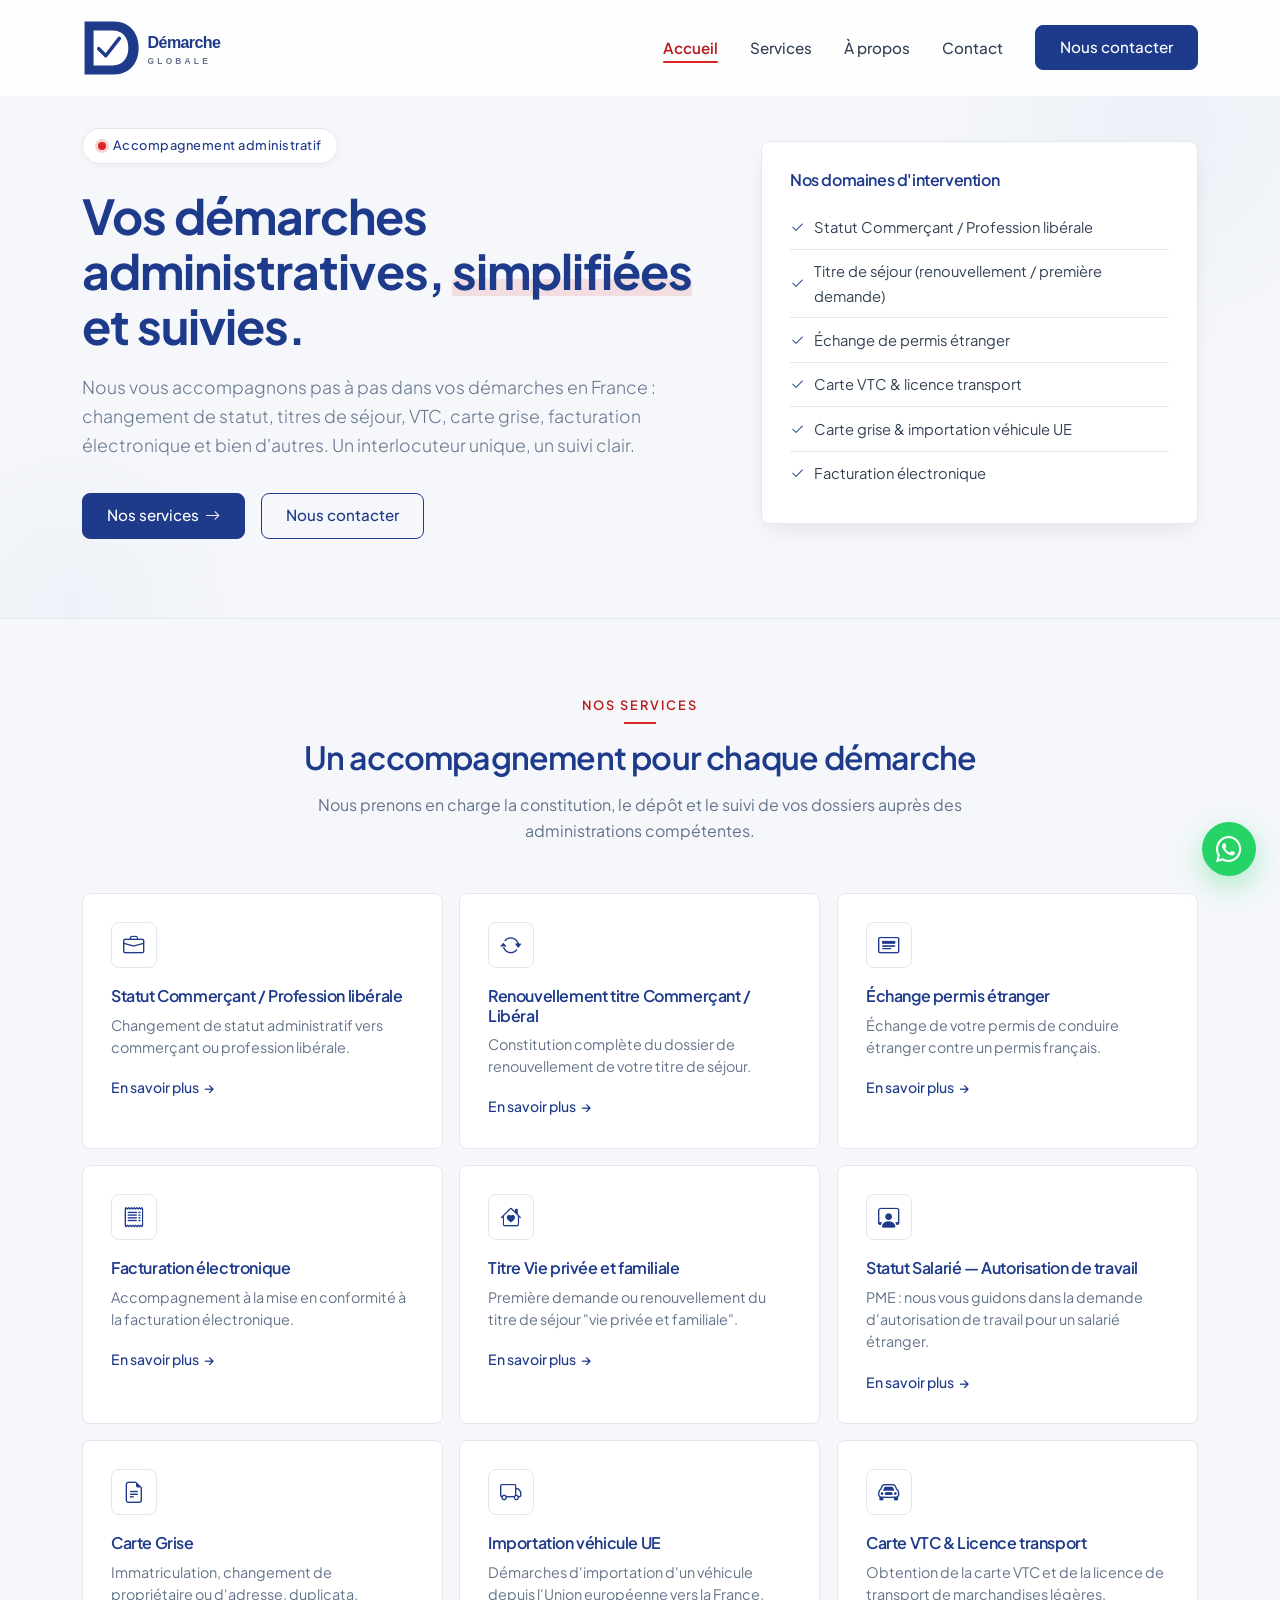
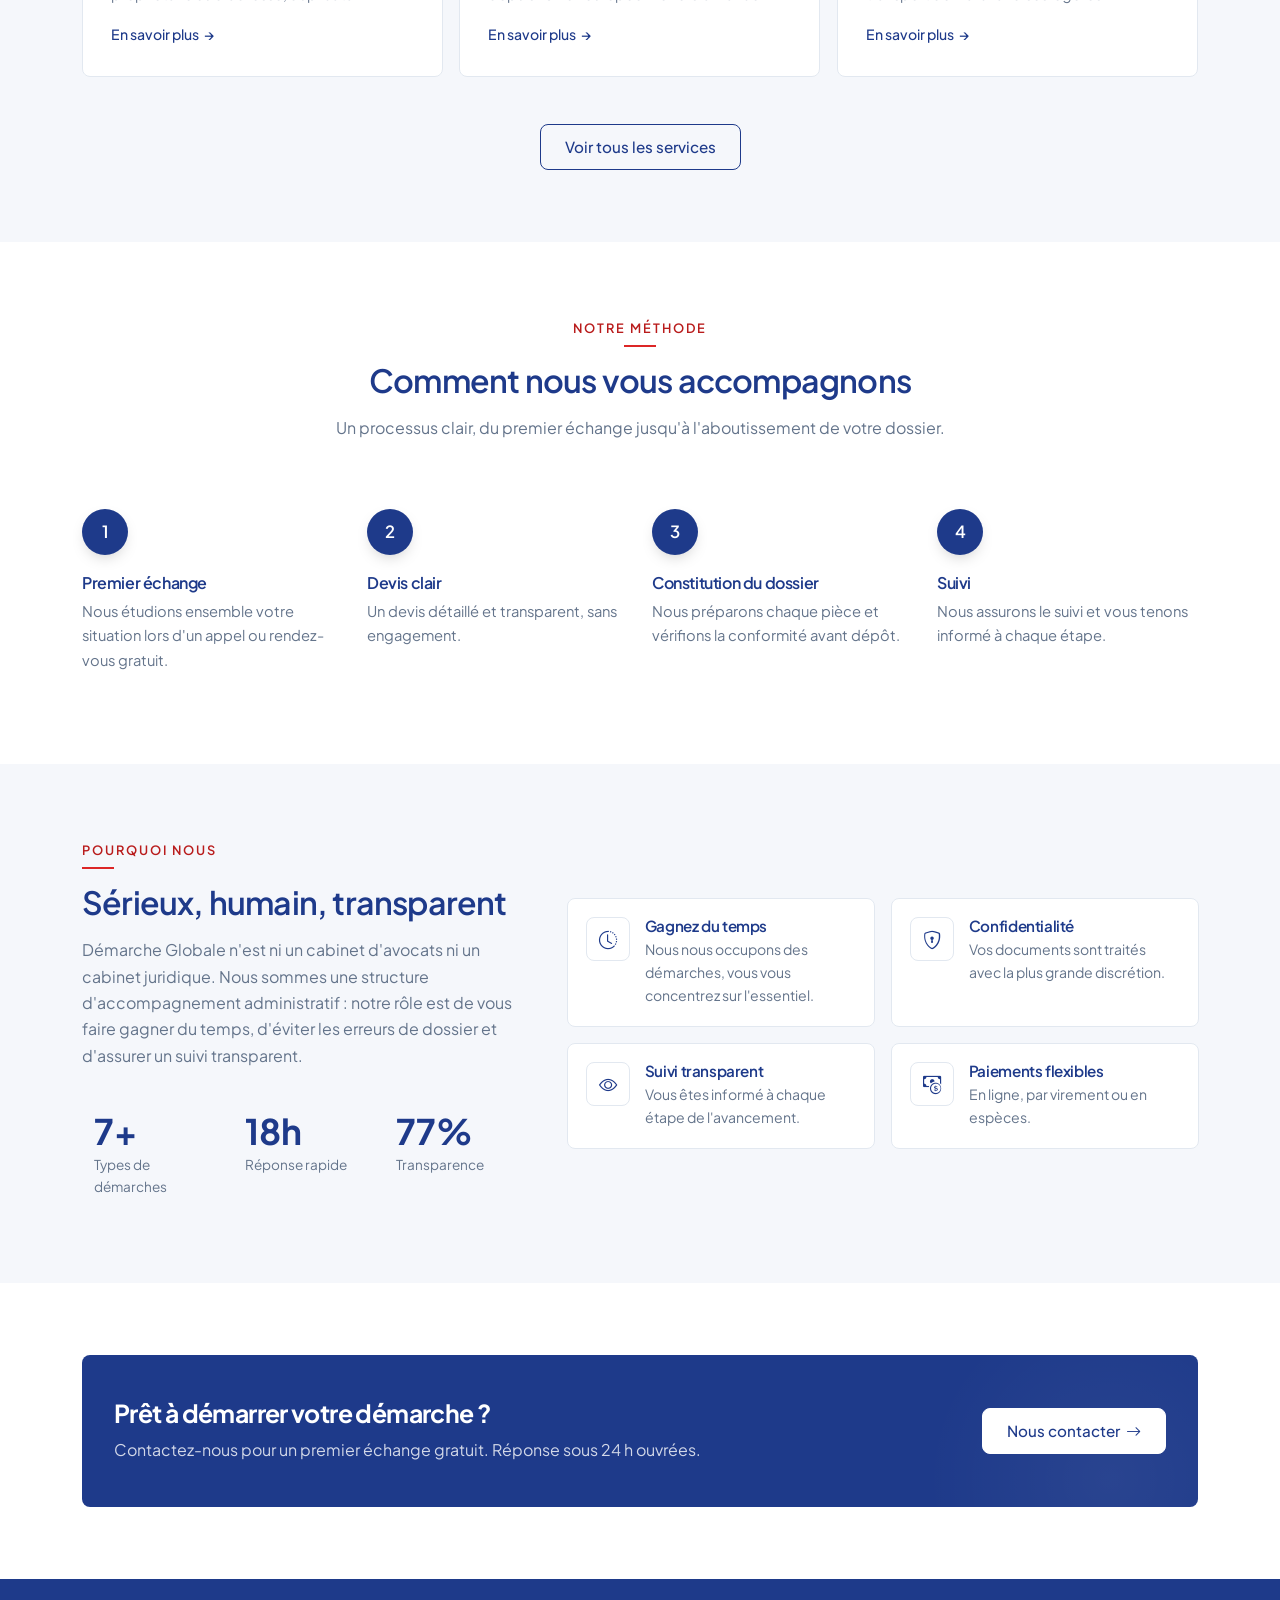
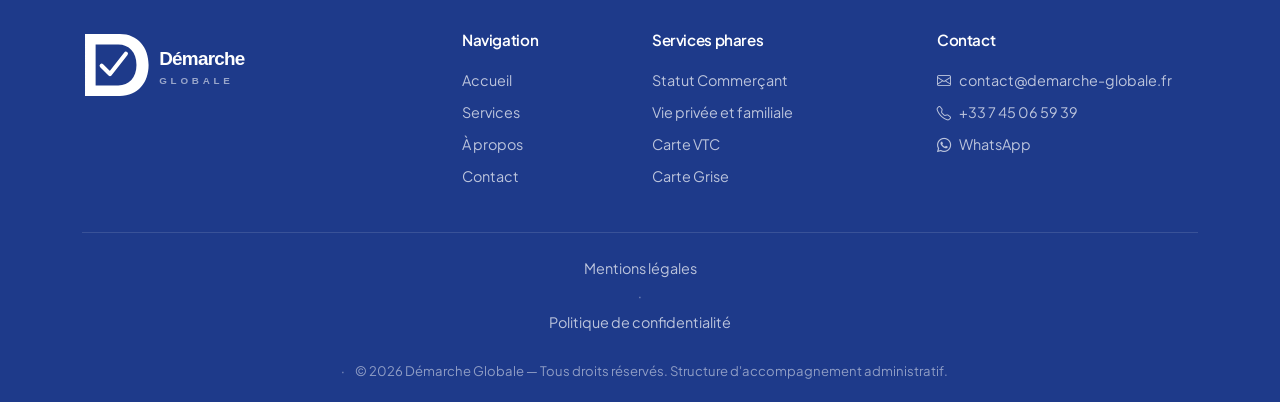
==== commit 97aa18ec: "mention-légales" ====
--- a/index.html
+++ b/index.html
@@ -293,7 +293,30 @@
       </div>
     </div>
     <div class="footer-bottom text-center">
-      © <span id="year"></span> Démarche Globale — Tous droits réservés. Structure d'accompagnement administratif.
+
+      <a href="mentions-legales.html">
+        Mentions légales
+      </a>
+
+      <span class="mx-2">
+        ·
+      </span>
+
+      <a href="politique-confidentialite.html">
+        Politique de confidentialité
+      </a>
+      <br>
+
+      <span class="mx-2">
+        ·
+      </span>
+
+      ©
+      <span id="year"></span>
+
+      Démarche Globale — Tous droits réservés.
+      Structure d'accompagnement administratif.
+
     </div>
   </div>
 </footer>
